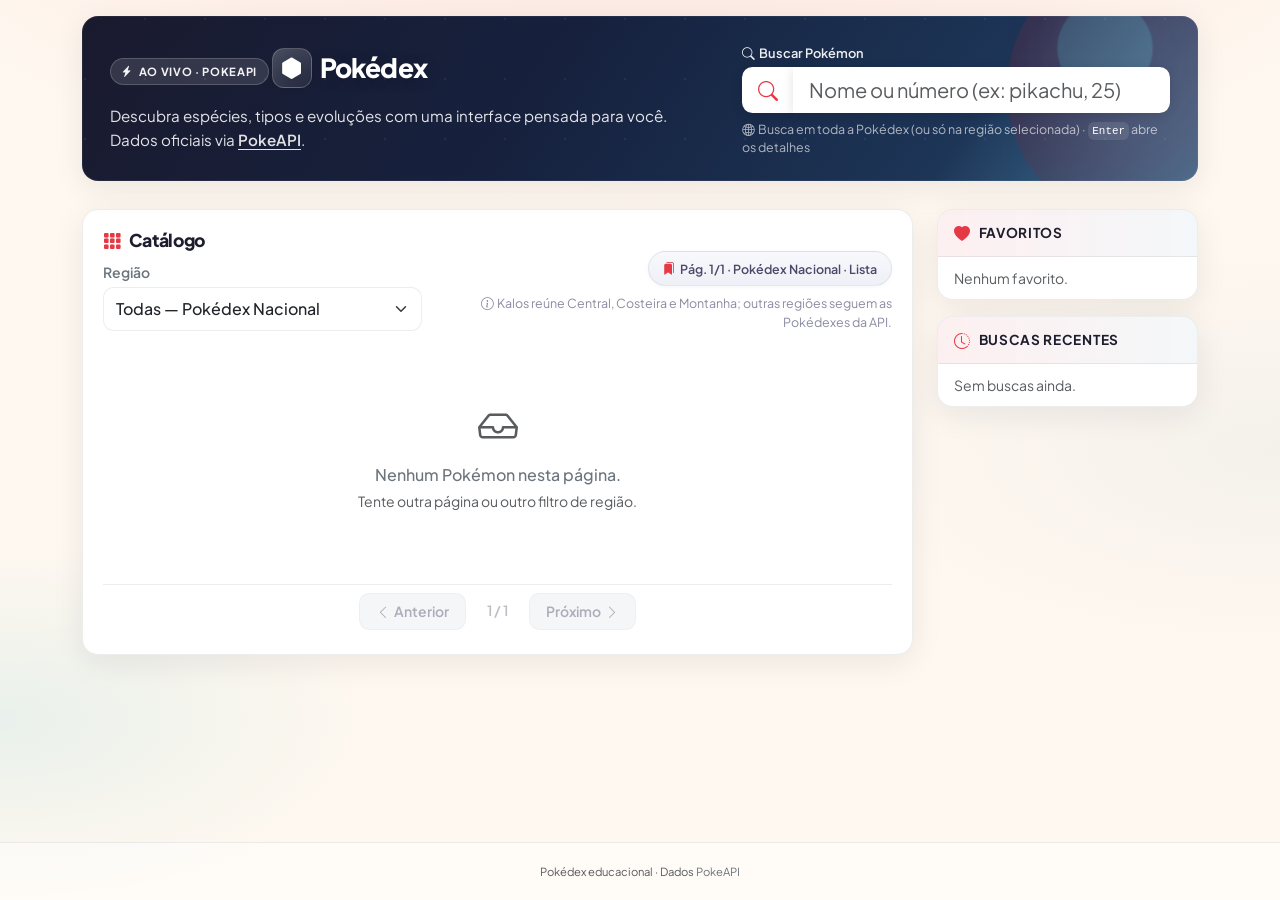
==== frontend/index.html @ ef002845 "feat: Add initial frontend files including index.html, styles.css, and favicon for the Pokédex appli" ====
<!DOCTYPE html>
<html lang="pt-BR">
  <head>
    <meta charset="UTF-8" />
    <meta name="viewport" content="width=device-width, initial-scale=1" />
    <title>Pokédex — PokeAPI</title>
    <link rel="icon" href="favicon.png" type="image/png" sizes="any" />
    <link rel="preconnect" href="https://fonts.googleapis.com" />
    <link rel="preconnect" href="https://fonts.gstatic.com" crossorigin />
    <link
      href="https://fonts.googleapis.com/css2?family=Plus+Jakarta+Sans:ital,wght@0,400;0,500;0,600;0,700;0,800;1,400&display=swap"
      rel="stylesheet"
    />
    <link
      href="https://cdn.jsdelivr.net/npm/bootstrap@5.3.3/dist/css/bootstrap.min.css"
      rel="stylesheet"
      integrity="sha384-QWTKZyjpPEjISv5WaRU9OFeRpok6YctnYmDr5pNlyT2bRjXh0JMhjY6hW+ALEwIH"
      crossorigin="anonymous"
    />
    <link rel="stylesheet" href="https://cdn.jsdelivr.net/npm/bootstrap-icons@1.11.3/font/bootstrap-icons.min.css" />
    <link rel="stylesheet" href="css/styles.css" />
  </head>
  <body class="app-body">
    <div
      id="globalLoader"
      class="position-fixed top-0 start-0 w-100 h-100 d-none align-items-center justify-content-center"
      style="z-index: 2000"
      role="status"
      aria-live="polite"
      aria-busy="true"
    >
      <div class="text-center px-3">
        <div class="spinner-border" role="presentation"></div>
        <div class="mt-3 small">Carregando sua Pokédex…</div>
      </div>
    </div>

    <div class="toast-container position-fixed bottom-0 end-0 p-3">
      <div id="appToast" class="toast text-bg-dark border-0 shadow" role="alert" aria-live="polite" aria-atomic="true">
        <div class="d-flex align-items-center">
          <div class="toast-body"></div>
          <button type="button" class="btn-close btn-close-white me-2" data-bs-dismiss="toast" aria-label="Fechar"></button>
        </div>
      </div>
    </div>

    <header class="container pt-3 pb-0">
      <div class="pokedex-hero">
        <div class="row align-items-stretch g-4 position-relative" style="z-index: 1">
          <div class="col-lg-7">
            <span class="hero-badge mb-2"><i class="bi bi-lightning-charge-fill"></i> Ao vivo · PokeAPI</span>
            <h1 class="hero-brand mt-1 mb-3">
              <span class="hero-icon" aria-hidden="true"><i class="bi bi-hexagon-fill"></i></span>
              Pokédex
            </h1>
            <p class="hero-lead mb-0">
              Descubra espécies, tipos e evoluções com uma interface pensada para você. Dados oficiais via
              <a class="text-reset fw-semibold" href="https://pokeapi.co/" target="_blank" rel="noopener">PokeAPI</a>.
            </p>
          </div>
          <div class="col-lg-5 d-flex flex-column justify-content-end">
            <label for="searchInput" class="form-label mb-1"><i class="bi bi-search me-1"></i>Buscar Pokémon</label>
            <div class="input-group input-group-lg">
              <span class="input-group-text"><i class="bi bi-search" aria-hidden="true"></i></span>
              <input
                type="search"
                id="searchInput"
                class="form-control"
                placeholder="Nome ou número (ex: pikachu, 25)"
                autocomplete="off"
                aria-describedby="searchHelp"
              />
            </div>
            <p id="searchHelp" class="form-text text-white-50 mb-0 mt-2">
              <i class="bi bi-globe2 me-1"></i>Busca em toda a Pokédex (ou só na região selecionada) ·
              <kbd class="bg-white bg-opacity-10 px-1 rounded small">Enter</kbd> abre os detalhes
            </p>
          </div>
        </div>
      </div>
    </header>

    <main class="container app-main pb-4">
      <div class="row g-4">
        <div class="col-lg-3 order-lg-2">
          <div class="sidebar-panel mb-3">
            <h2 class="sidebar-head h6"><i class="bi bi-heart-fill" aria-hidden="true"></i> Favoritos</h2>
            <ul class="list-group list-group-flush" id="favoritesList">
              <li class="list-group-item small text-muted">Carregando…</li>
            </ul>
          </div>
          <div class="sidebar-panel">
            <h2 class="sidebar-head h6"><i class="bi bi-clock-history" aria-hidden="true"></i> Buscas recentes</h2>
            <ul class="list-group list-group-flush" id="historyList">
              <li class="list-group-item small text-muted">Carregando…</li>
            </ul>
          </div>
        </div>
        <div class="col-lg-9 order-lg-1">
          <div class="content-panel">
            <div class="row g-3 align-items-end mb-3">
              <div class="col-md-6 col-lg-5">
                <h2 class="panel-title mb-2"><i class="bi bi-grid-3x3-gap-fill" aria-hidden="true"></i> Catálogo</h2>
                <label for="regionFilter" class="form-label small fw-semibold text-secondary mb-1">Região</label>
                <select id="regionFilter" class="form-select region-select" aria-label="Filtrar lista por região">
                  <option value="">Todas — Pokédex Nacional</option>
                </select>
              </div>
              <div class="col-md-6 col-lg-7 text-md-end">
                <span id="listMeta" class="list-meta-badge"><i class="bi bi-bookmarks-fill" aria-hidden="true"></i> Página 1</span>
                <p class="hint-soft mb-0 mt-2">
                  <i class="bi bi-info-circle me-1"></i>Kalos reúne Central, Costeira e Montanha; outras regiões seguem as Pokédexes da API.
                </p>
              </div>
            </div>
            <div id="pokemonGrid" class="row g-3"></div>
            <nav id="paginationNav" class="mt-4 pt-2 border-top" style="border-color: var(--pk-border) !important" aria-label="Paginação da lista"></nav>
          </div>
        </div>
      </div>
    </main>

    <footer class="app-footer text-center">
      <div class="container small">
        <span class="text-body-secondary">Pokédex educacional · Dados</span>
        <a href="https://pokeapi.co/" class="link-secondary text-decoration-none" target="_blank" rel="noopener">PokeAPI</a>
      </div>
    </footer>

    <div class="modal fade modal-pokedex" id="pokemonModal" tabindex="-1" aria-labelledby="pokemonModalLabel" aria-hidden="true">
      <div class="modal-dialog modal-lg modal-dialog-centered modal-dialog-scrollable">
        <div class="modal-content">
          <div class="modal-header">
            <h2 class="modal-title h5 mb-0" id="pokemonModalLabel">Detalhes</h2>
            <div class="d-flex gap-2 align-items-center">
              <button type="button" class="btn btn-sm btn-favorite" id="btnFavorite" title="Adicionar aos favoritos">
                <i class="bi bi-heart" aria-hidden="true"></i><span class="d-none d-sm-inline"> Favoritar</span>
              </button>
              <button type="button" class="btn-close" data-bs-dismiss="modal" aria-label="Fechar"></button>
            </div>
          </div>
          <div class="modal-body" id="pokemonModalBody">
            <p class="text-muted mb-0">Carregando…</p>
          </div>
        </div>
      </div>
    </div>

    <script
      src="https://cdn.jsdelivr.net/npm/bootstrap@5.3.3/dist/js/bootstrap.bundle.min.js"
      integrity="sha384-YvpcrYf0tY3lHB60NNkmXc5s9fDVZLESaAA55NDzOxhy9GkcIdslK1eN7N6jIeHz"
      crossorigin="anonymous"
    ></script>
    <script src="js/app.js"></script>
  </body>
</html>
---- frontend/css/styles.css ----
/**
 * Pokédex — tema acolhedor e responsivo (complementa Bootstrap 5).
 */

:root {
  --pk-red: #e63946;
  --pk-red-dark: #c1121f;
  --pk-cream: #fff8f0;
  --pk-surface: #ffffff;
  --pk-ink: #1d1d2e;
  --pk-ink-soft: #4a4a68;
  --pk-muted: #8b8ba3;
  --pk-border: rgba(29, 29, 46, 0.08);
  --pk-shadow: 0 8px 32px rgba(29, 29, 46, 0.08);
  --pk-shadow-hover: 0 16px 40px rgba(29, 29, 46, 0.12);
  --pk-radius: 1rem;
  --pk-radius-sm: 0.65rem;
  --pk-font: "Plus Jakarta Sans", system-ui, -apple-system, "Segoe UI", Roboto, sans-serif;
}

/* ——— Base ——— */
.app-body {
  display: flex;
  flex-direction: column;
  min-height: 100vh;
  font-family: var(--pk-font);
  color: var(--pk-ink);
  background-color: var(--pk-cream);
  background-image:
    radial-gradient(ellipse 120% 80% at 50% -20%, rgba(230, 57, 70, 0.12), transparent 55%),
    radial-gradient(ellipse 80% 50% at 100% 50%, rgba(69, 123, 157, 0.06), transparent 45%),
    radial-gradient(ellipse 60% 40% at 0% 80%, rgba(168, 218, 220, 0.25), transparent 50%);
  background-attachment: fixed;
}

.app-main {
  flex: 1;
}

/* ——— Hero ——— */
.pokedex-hero {
  position: relative;
  overflow: hidden;
  color: #fff;
  border-radius: var(--pk-radius);
  padding: 1.75rem 1.75rem 1.5rem;
  margin-bottom: 1.75rem;
  background: linear-gradient(125deg, #1a1a2e 0%, #16213e 42%, #1d3557 78%, #457b9d 100%);
  box-shadow: var(--pk-shadow), 0 0 0 1px rgba(255, 255, 255, 0.06) inset;
}

.pokedex-hero::before {
  content: "";
  position: absolute;
  top: -40%;
  right: -8%;
  width: min(280px, 55vw);
  height: min(280px, 55vw);
  border-radius: 50%;
  background: radial-gradient(circle at 35% 35%, #fff 0%, #fff 18%, transparent 19%),
    radial-gradient(circle at 35% 35%, rgba(230, 57, 70, 0.95) 20%, #c1121f 45%, #1d1d2e 100%);
  opacity: 0.14;
  pointer-events: none;
}

.pokedex-hero::after {
  content: "";
  position: absolute;
  inset: 0;
  background: url("data:image/svg+xml,%3Csvg width='60' height='60' viewBox='0 0 60 60' xmlns='http://www.w3.org/2000/svg'%3E%3Ccircle cx='3' cy='3' r='1.2' fill='%23ffffff' fill-opacity='0.06'/%3E%3C/svg%3E");
  pointer-events: none;
}

.hero-brand {
  display: inline-flex;
  align-items: center;
  gap: 0.5rem;
  font-weight: 800;
  font-size: 1.65rem;
  letter-spacing: -0.03em;
  line-height: 1.2;
  text-shadow: 0 2px 16px rgba(0, 0, 0, 0.2);
}

.hero-brand .hero-icon {
  display: inline-flex;
  align-items: center;
  justify-content: center;
  width: 2.5rem;
  height: 2.5rem;
  border-radius: 0.75rem;
  background: linear-gradient(145deg, rgba(255, 255, 255, 0.22), rgba(255, 255, 255, 0.06));
  border: 1px solid rgba(255, 255, 255, 0.2);
  font-size: 1.35rem;
}

.hero-lead {
  font-size: 0.95rem;
  line-height: 1.55;
  max-width: 36rem;
  color: rgba(255, 255, 255, 0.88);
}

.hero-badge {
  display: inline-flex;
  align-items: center;
  gap: 0.35rem;
  padding: 0.25rem 0.65rem;
  border-radius: 2rem;
  font-size: 0.7rem;
  font-weight: 700;
  text-transform: uppercase;
  letter-spacing: 0.06em;
  background: rgba(255, 255, 255, 0.12);
  border: 1px solid rgba(255, 255, 255, 0.18);
  color: rgba(255, 255, 255, 0.95);
}

.pokedex-hero .form-control,
.pokedex-hero .input-group-text {
  border: none;
  border-radius: var(--pk-radius-sm);
  box-shadow: 0 2px 12px rgba(0, 0, 0, 0.12);
}

.pokedex-hero .form-control:focus {
  box-shadow: 0 0 0 3px rgba(230, 57, 70, 0.35), 0 2px 12px rgba(0, 0, 0, 0.12);
}

.pokedex-hero .input-group-text {
  background: #fff;
  color: var(--pk-red);
}

.pokedex-hero .form-label {
  color: rgba(255, 255, 255, 0.92);
  font-weight: 600;
  font-size: 0.8rem;
}

.pokedex-hero .form-text {
  color: rgba(255, 255, 255, 0.65) !important;
  font-size: 0.78rem;
  line-height: 1.4;
}

.pokedex-hero a.text-reset {
  text-decoration: underline;
  text-underline-offset: 3px;
  transition: opacity 0.15s ease;
}

.pokedex-hero a.text-reset:hover {
  opacity: 0.85;
}

/* ——— Painéis de conteúdo ——— */
.content-panel {
  background: var(--pk-surface);
  border-radius: var(--pk-radius);
  box-shadow: var(--pk-shadow);
  border: 1px solid var(--pk-border);
  padding: 1.25rem 1.25rem 1.5rem;
}

.panel-title {
  font-weight: 800;
  font-size: 1.1rem;
  letter-spacing: -0.02em;
  color: var(--pk-ink);
  display: flex;
  align-items: center;
  gap: 0.5rem;
}

.panel-title i {
  color: var(--pk-red);
  font-size: 1.15rem;
}

.sidebar-panel {
  border-radius: var(--pk-radius);
  background: var(--pk-surface);
  box-shadow: var(--pk-shadow);
  border: 1px solid var(--pk-border);
  overflow: hidden;
}

.sidebar-panel .sidebar-head {
  display: flex;
  align-items: center;
  gap: 0.5rem;
  padding: 0.85rem 1rem;
  margin: 0;
  font-size: 0.85rem;
  font-weight: 700;
  text-transform: uppercase;
  letter-spacing: 0.05em;
  color: var(--pk-ink);
  background: linear-gradient(90deg, rgba(230, 57, 70, 0.08), rgba(69, 123, 157, 0.06));
  border-bottom: 1px solid var(--pk-border);
}

.sidebar-panel .sidebar-head i {
  color: var(--pk-red);
  font-size: 1rem;
}

.sidebar-panel .list-group-item {
  border-color: var(--pk-border);
  padding: 0.65rem 1rem;
  transition: background 0.15s ease;
}

.sidebar-panel .list-group-item:hover {
  background: rgba(230, 57, 70, 0.04);
}

.sidebar-panel .list-group-flush > .list-group-item:first-child {
  border-top: none;
}

.hint-soft {
  font-size: 0.78rem;
  color: var(--pk-muted);
  line-height: 1.45;
}

/* ——— Meta badge ——— */
.list-meta-badge {
  display: inline-flex;
  align-items: center;
  gap: 0.35rem;
  padding: 0.45rem 0.85rem;
  border-radius: 2rem;
  font-size: 0.78rem;
  font-weight: 600;
  color: var(--pk-ink-soft);
  background: linear-gradient(180deg, #f8f9fc 0%, #eef0f7 100%);
  border: 1px solid var(--pk-border);
  box-shadow: 0 1px 4px rgba(0, 0, 0, 0.04);
}

.list-meta-badge i {
  color: var(--pk-red);
}

/* ——— Select região ——— */
.form-select.region-select {
  border-radius: var(--pk-radius-sm);
  border-color: var(--pk-border);
  font-weight: 500;
  padding-top: 0.55rem;
  padding-bottom: 0.55rem;
}

.form-select.region-select:focus {
  border-color: rgba(230, 57, 70, 0.45);
  box-shadow: 0 0 0 3px rgba(230, 57, 70, 0.15);
}

/* ——— Cards Pokémon ——— */
.pokemon-card {
  border: 1px solid var(--pk-border) !important;
  border-radius: var(--pk-radius);
  transition: transform 0.22s cubic-bezier(0.34, 1.2, 0.64, 1), box-shadow 0.22s ease, border-color 0.2s ease;
  cursor: pointer;
  overflow: hidden;
  background: var(--pk-surface);
}

.pokemon-card:hover {
  transform: translateY(-6px);
  box-shadow: var(--pk-shadow-hover);
  border-color: rgba(230, 57, 70, 0.22) !important;
}

.pokemon-card:focus-visible {
  outline: none;
  box-shadow: 0 0 0 3px rgba(230, 57, 70, 0.35), var(--pk-shadow-hover);
}

.pokemon-card .card-img-top {
  background: radial-gradient(circle at 50% 35%, #fff 0%, #f4f6fb 55%, #e8ecf5 100%);
  object-fit: contain;
  height: 148px;
  padding: 0.65rem;
  transition: transform 0.25s ease;
}

.pokemon-card:hover .card-img-top {
  transform: scale(1.04);
}

.pokemon-card .poke-number {
  font-size: 0.7rem;
  font-weight: 700;
  letter-spacing: 0.08em;
  color: var(--pk-muted);
}

.pokemon-card .card-body {
  padding: 0.65rem 0.5rem 0.85rem !important;
}

.pokemon-card .fw-semibold {
  color: var(--pk-ink);
  letter-spacing: -0.01em;
}

.type-badge {
  font-size: 0.72rem;
  font-weight: 600;
  padding: 0.35em 0.65em;
  border-radius: 0.4rem;
}

/* ——— Paginação ——— */
.pagination-pokedex .page-link {
  border-radius: var(--pk-radius-sm) !important;
  font-weight: 600;
  font-size: 0.875rem;
  padding: 0.45rem 1rem;
  color: var(--pk-ink-soft);
  border-color: var(--pk-border);
  margin: 0 0.15rem;
}

.pagination-pokedex .page-item:not(.disabled) .page-link:hover {
  background: rgba(230, 57, 70, 0.08);
  border-color: rgba(230, 57, 70, 0.25);
  color: var(--pk-red-dark);
}

.pagination-pokedex .page-item.active .page-link,
.pagination-pokedex .page-item:not(.disabled) .page-link:focus {
  z-index: 1;
}

.pagination-pokedex .page-item.disabled .page-link {
  opacity: 0.45;
}

.pagination-pokedex .page-item.disabled span.page-link {
  background: #f4f5f9;
  color: var(--pk-muted);
  border-color: var(--pk-border);
}

/* ——— Modal ——— */
.modal-pokedex .modal-content {
  border: none;
  border-radius: var(--pk-radius);
  overflow: hidden;
  box-shadow: 0 24px 80px rgba(0, 0, 0, 0.25);
}

.modal-pokedex .modal-header {
  background: linear-gradient(125deg, #1a1a2e 0%, #1d3557 100%);
  color: #fff;
  border-bottom: none;
  padding: 1rem 1.25rem;
}

.modal-pokedex .modal-title {
  font-weight: 800;
  letter-spacing: -0.02em;
}

.modal-pokedex .btn-close {
  filter: invert(1) grayscale(1);
  opacity: 0.85;
}

.modal-pokedex .modal-header .btn-favorite {
  border-radius: 2rem;
  font-weight: 600;
  padding: 0.35rem 0.9rem;
  border: 1px solid rgba(255, 255, 255, 0.45);
  color: #fff;
  background: rgba(255, 255, 255, 0.1);
  transition: background 0.2s ease, transform 0.15s ease;
}

.modal-pokedex .modal-header .btn-favorite:hover {
  background: rgba(230, 57, 70, 0.85);
  border-color: transparent;
  color: #fff;
  transform: scale(1.02);
}

.modal-pokedex .modal-body {
  padding: 1.35rem 1.5rem 1.5rem;
  background: linear-gradient(180deg, #fff 0%, #fafbff 100%);
}

#pokemonModalBody h6 {
  font-size: 0.68rem;
  font-weight: 800;
  text-transform: uppercase;
  letter-spacing: 0.1em;
  color: var(--pk-muted);
  margin-top: 1.35rem;
  margin-bottom: 0.5rem;
  padding-bottom: 0.25rem;
  border-bottom: 2px solid rgba(230, 57, 70, 0.2);
}

#pokemonModalBody h6:first-of-type {
  margin-top: 0;
}

.modal-pokemon-img {
  max-height: 220px;
  object-fit: contain;
  filter: drop-shadow(0 12px 24px rgba(29, 29, 46, 0.12));
}

/* ——— Evoluções ——— */
.evolution-card {
  flex: 1 1 120px;
  max-width: 168px;
  border-radius: var(--pk-radius-sm);
  cursor: pointer;
  transition: transform 0.18s ease, box-shadow 0.18s ease, border-color 0.18s ease;
  border: 1px solid var(--pk-border) !important;
  background: var(--pk-surface);
  overflow: hidden;
}

.evolution-card:hover {
  transform: translateY(-3px) scale(1.02);
  box-shadow: var(--pk-shadow);
  border-color: rgba(230, 57, 70, 0.2) !important;
}

.evolution-card img {
  height: 100px;
  object-fit: contain;
  background: linear-gradient(180deg, #f4f6fb, #fff);
}

/* ——— Loader ——— */
#globalLoader {
  backdrop-filter: blur(6px);
  -webkit-backdrop-filter: blur(6px);
  background: rgba(255, 248, 240, 0.72) !important;
}

#globalLoader .spinner-border {
  width: 3rem;
  height: 3rem;
  border-width: 0.28em;
  color: var(--pk-red) !important;
}

#globalLoader .small {
  font-weight: 600;
  color: var(--pk-ink-soft);
}

/* ——— Toast ——— */
.toast-container {
  z-index: 1090;
}

/* ——— Rodapé ——— */
.app-footer {
  margin-top: auto;
  padding: 1.25rem 0;
  font-size: 0.8rem;
  color: var(--pk-muted);
  border-top: 1px solid var(--pk-border);
  background: rgba(255, 255, 255, 0.5);
}

/* ——— Chips / links ——— */
.history-chip {
  cursor: pointer;
  font-weight: 500;
  color: var(--pk-red-dark);
  text-decoration: none;
  border-radius: 0.25rem;
}

.history-chip:hover {
  text-decoration: underline;
}

/* ——— Utilitário ——— */
@media (max-width: 575.98px) {
  .pokedex-hero {
    padding: 1.25rem 1.15rem;
  }

  .hero-brand {
    font-size: 1.35rem;
  }

  .pokemon-card .card-img-top {
    height: 128px;
  }
}
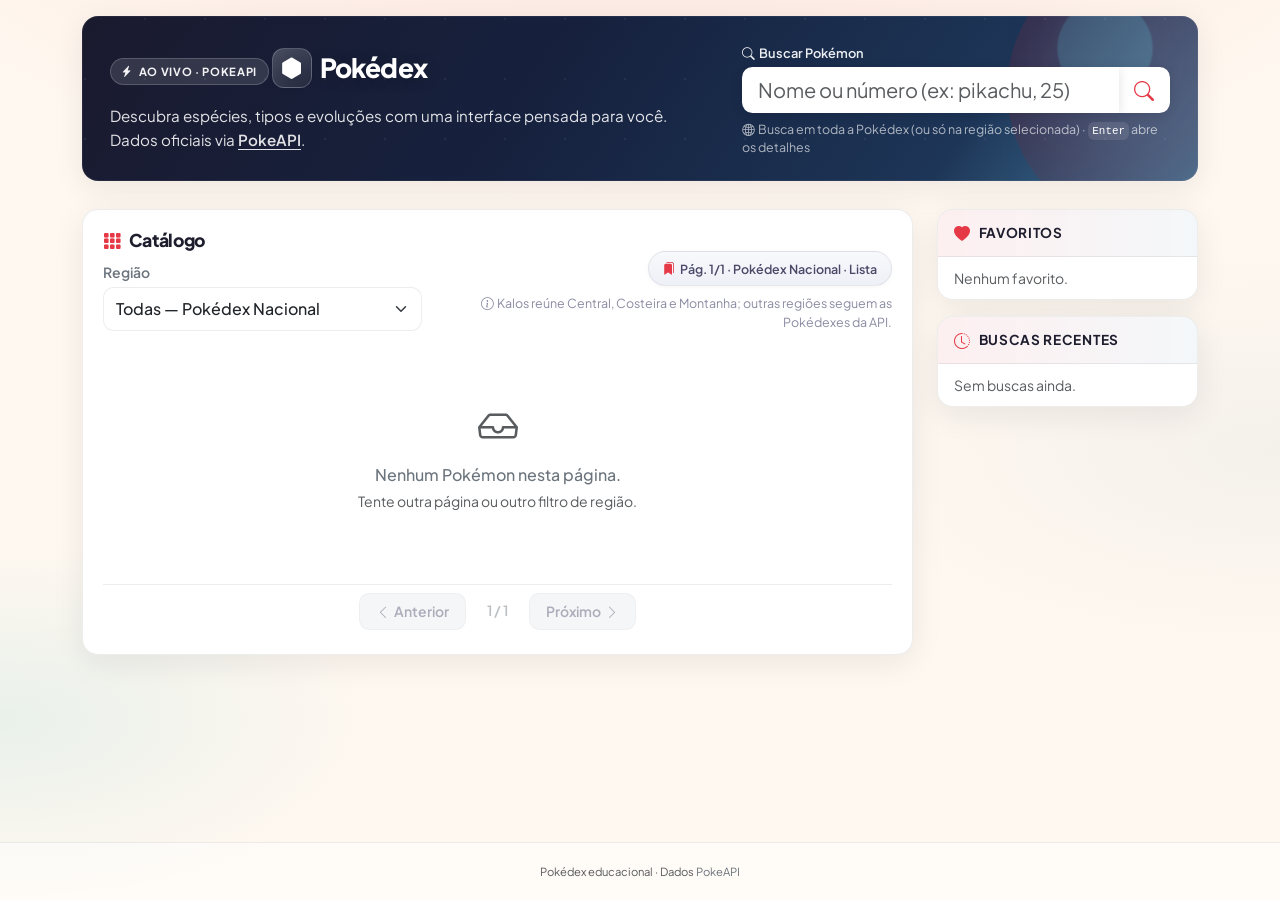
==== commit bb11bb0f: "fix: Adjust search input layout and styling for improved UI consistency in the Pokédex application" ====
--- a/frontend/index.html
+++ b/frontend/index.html
@@ -61,7 +61,6 @@
           <div class="col-lg-5 d-flex flex-column justify-content-end">
             <label for="searchInput" class="form-label mb-1"><i class="bi bi-search me-1"></i>Buscar Pokémon</label>
             <div class="input-group input-group-lg">
-              <span class="input-group-text"><i class="bi bi-search" aria-hidden="true"></i></span>
               <input
                 type="search"
                 id="searchInput"
@@ -70,6 +69,7 @@
                 autocomplete="off"
                 aria-describedby="searchHelp"
               />
+              <span class="input-group-text"><i class="bi bi-search" aria-hidden="true"></i></span>
             </div>
             <p id="searchHelp" class="form-text text-white-50 mb-0 mt-2">
               <i class="bi bi-globe2 me-1"></i>Busca em toda a Pokédex (ou só na região selecionada) ·
@@ -130,14 +130,19 @@
     <div class="modal fade modal-pokedex" id="pokemonModal" tabindex="-1" aria-labelledby="pokemonModalLabel" aria-hidden="true">
       <div class="modal-dialog modal-lg modal-dialog-centered modal-dialog-scrollable">
         <div class="modal-content">
+          <button type="button" class="btn-close modal-pokedex-close" data-bs-dismiss="modal" aria-label="Fechar"></button>
           <div class="modal-header">
             <h2 class="modal-title h5 mb-0" id="pokemonModalLabel">Detalhes</h2>
-            <div class="d-flex gap-2 align-items-center">
-              <button type="button" class="btn btn-sm btn-favorite" id="btnFavorite" title="Adicionar aos favoritos">
-                <i class="bi bi-heart" aria-hidden="true"></i><span class="d-none d-sm-inline"> Favoritar</span>
-              </button>
-              <button type="button" class="btn-close" data-bs-dismiss="modal" aria-label="Fechar"></button>
-            </div>
+            <button
+              type="button"
+              class="btn btn-sm btn-favorite"
+              id="btnFavorite"
+              title="Adicionar aos favoritos"
+              aria-pressed="false"
+              aria-label="Adicionar aos favoritos"
+            >
+              <i class="bi bi-heart" aria-hidden="true"></i><span class="btn-favorite-label">Favoritar</span>
+            </button>
           </div>
           <div class="modal-body" id="pokemonModalBody">
             <p class="text-muted mb-0">Carregando…</p>
--- a/frontend/css/styles.css
+++ b/frontend/css/styles.css
@@ -123,6 +123,16 @@
   box-shadow: 0 2px 12px rgba(0, 0, 0, 0.12);
 }
 
+.pokedex-hero .input-group > .form-control:first-child {
+  border-top-right-radius: 0;
+  border-bottom-right-radius: 0;
+}
+
+.pokedex-hero .input-group > .input-group-text:last-child {
+  border-top-left-radius: 0;
+  border-bottom-left-radius: 0;
+}
+
 .pokedex-hero .form-control:focus {
   box-shadow: 0 0 0 3px rgba(230, 57, 70, 0.35), 0 2px 12px rgba(0, 0, 0, 0.12);
 }
@@ -220,6 +230,21 @@
   border-top: none;
 }
 
+.sidebar-panel .favorite-row {
+  gap: 0.5rem;
+}
+
+.sidebar-panel .favorite-row .favorite-link-wrap {
+  min-width: 0;
+}
+
+.favorite-thumb {
+  width: 40px;
+  height: 40px;
+  object-fit: contain;
+  flex-shrink: 0;
+}
+
 .hint-soft {
   font-size: 0.78rem;
   color: var(--pk-muted);
@@ -349,20 +374,33 @@
 
 /* ——— Modal ——— */
 .modal-pokedex .modal-content {
+  position: relative;
   border: none;
   border-radius: var(--pk-radius);
   overflow: hidden;
   box-shadow: 0 24px 80px rgba(0, 0, 0, 0.25);
 }
 
+.modal-pokedex .modal-pokedex-close {
+  position: absolute;
+  top: 0.6rem;
+  right: 0.6rem;
+  z-index: 10;
+}
+
 .modal-pokedex .modal-header {
+  display: flex;
+  align-items: center;
+  justify-content: flex-start;
+  gap: 0.65rem;
   background: linear-gradient(125deg, #1a1a2e 0%, #1d3557 100%);
   color: #fff;
   border-bottom: none;
-  padding: 1rem 1.25rem;
+  padding: 1rem 3.25rem 1rem 1.25rem;
 }
 
 .modal-pokedex .modal-title {
+  flex-shrink: 0;
   font-weight: 800;
   letter-spacing: -0.02em;
 }
@@ -373,13 +411,40 @@
 }
 
 .modal-pokedex .modal-header .btn-favorite {
+  display: inline-flex;
+  align-items: center;
+  flex-shrink: 0;
   border-radius: 2rem;
   font-weight: 600;
-  padding: 0.35rem 0.9rem;
+  padding: 0.35rem 0.55rem;
   border: 1px solid rgba(255, 255, 255, 0.45);
   color: #fff;
   background: rgba(255, 255, 255, 0.1);
-  transition: background 0.2s ease, transform 0.15s ease;
+  transition: background 0.2s ease, transform 0.15s ease, padding 0.2s ease;
+}
+
+.modal-pokedex .modal-header .btn-favorite .btn-favorite-label {
+  display: inline-block;
+  max-width: 0;
+  opacity: 0;
+  overflow: hidden;
+  white-space: nowrap;
+  transition: max-width 0.22s ease, opacity 0.18s ease, margin 0.18s ease;
+  margin-left: 0;
+  vertical-align: bottom;
+}
+
+.modal-pokedex .modal-header .btn-favorite:hover,
+.modal-pokedex .modal-header .btn-favorite:focus-visible {
+  padding-left: 0.75rem;
+  padding-right: 0.9rem;
+}
+
+.modal-pokedex .modal-header .btn-favorite:hover .btn-favorite-label,
+.modal-pokedex .modal-header .btn-favorite:focus-visible .btn-favorite-label {
+  max-width: 6.5rem;
+  opacity: 1;
+  margin-left: 0.35rem;
 }
 
 .modal-pokedex .modal-header .btn-favorite:hover {
@@ -387,6 +452,16 @@
   border-color: transparent;
   color: #fff;
   transform: scale(1.02);
+}
+
+.modal-pokedex .modal-header .btn-favorite.is-favorited {
+  border-color: rgba(230, 57, 70, 0.65);
+  background: rgba(230, 57, 70, 0.35);
+  color: #fff;
+}
+
+.modal-pokedex .modal-header .btn-favorite.is-favorited:hover {
+  background: rgba(230, 57, 70, 0.9);
 }
 
 .modal-pokedex .modal-body {
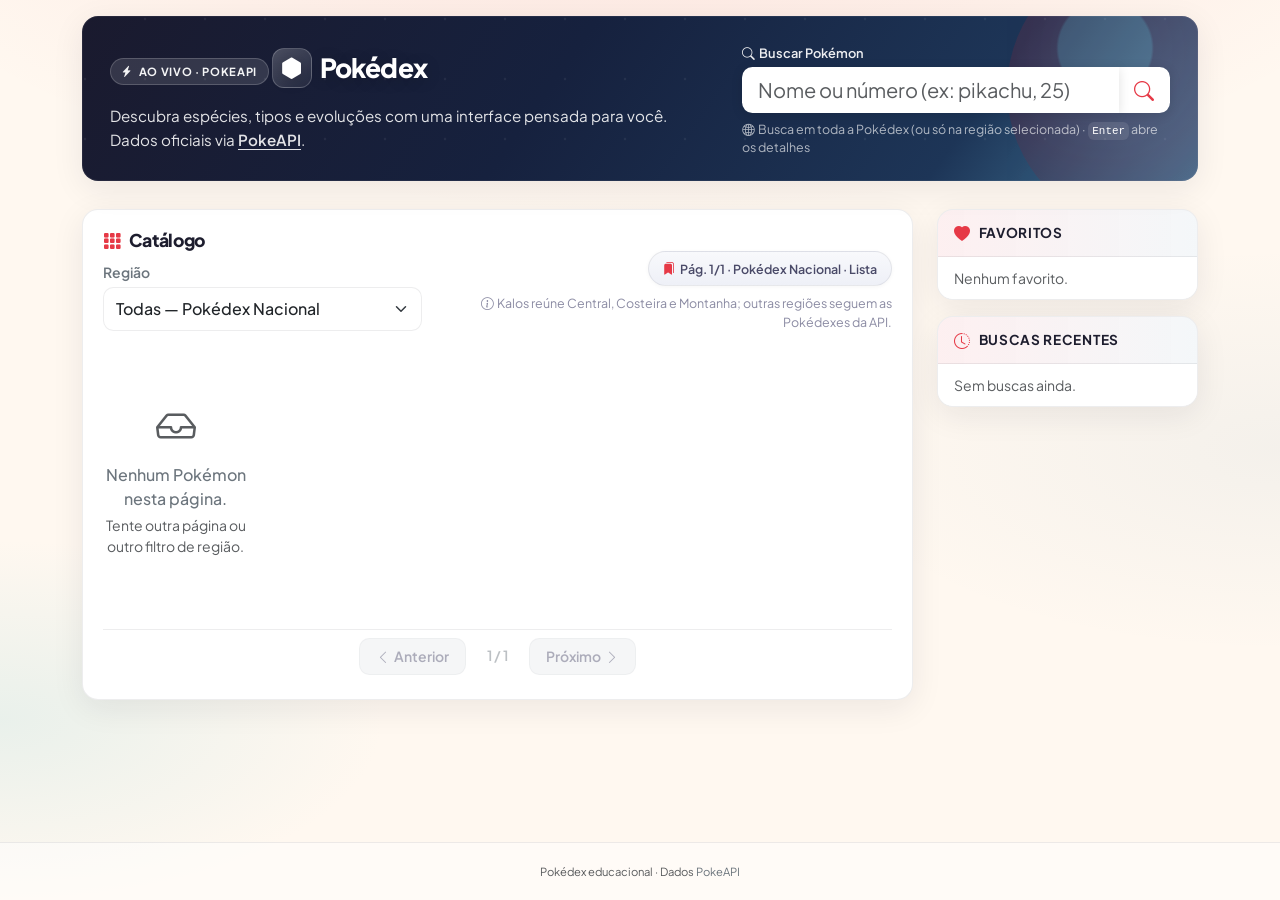
==== commit cd5b2fb5: "refactor: Update grid layout in index.html and adjust card column structure in app.js for improved r" ====
--- a/frontend/index.html
+++ b/frontend/index.html
@@ -113,7 +113,7 @@
                 </p>
               </div>
             </div>
-            <div id="pokemonGrid" class="row g-3"></div>
+            <div id="pokemonGrid" class="row row-cols-2 row-cols-md-5 g-3"></div>
             <nav id="paginationNav" class="mt-4 pt-2 border-top" style="border-color: var(--pk-border) !important" aria-label="Paginação da lista"></nav>
           </div>
         </div>
--- a/frontend/css/styles.css
+++ b/frontend/css/styles.css
@@ -492,6 +492,34 @@
 }
 
 /* ——— Evoluções ——— */
+.evolution-flow-vertical {
+  display: flex;
+  flex-direction: column;
+  align-items: center;
+  width: 100%;
+}
+
+.evolution-flow-vertical .evolution-stage-row {
+  display: flex;
+  flex-wrap: wrap;
+  align-items: stretch;
+  justify-content: center;
+  gap: 0.5rem;
+  width: 100%;
+}
+
+.evolution-arrow {
+  display: flex;
+  align-items: center;
+  justify-content: center;
+  width: 100%;
+  margin: 0.15rem 0 0.25rem;
+  color: var(--pk-muted);
+  font-size: 1.35rem;
+  line-height: 1;
+  opacity: 0.85;
+}
+
 .evolution-card {
   flex: 1 1 120px;
   max-width: 168px;
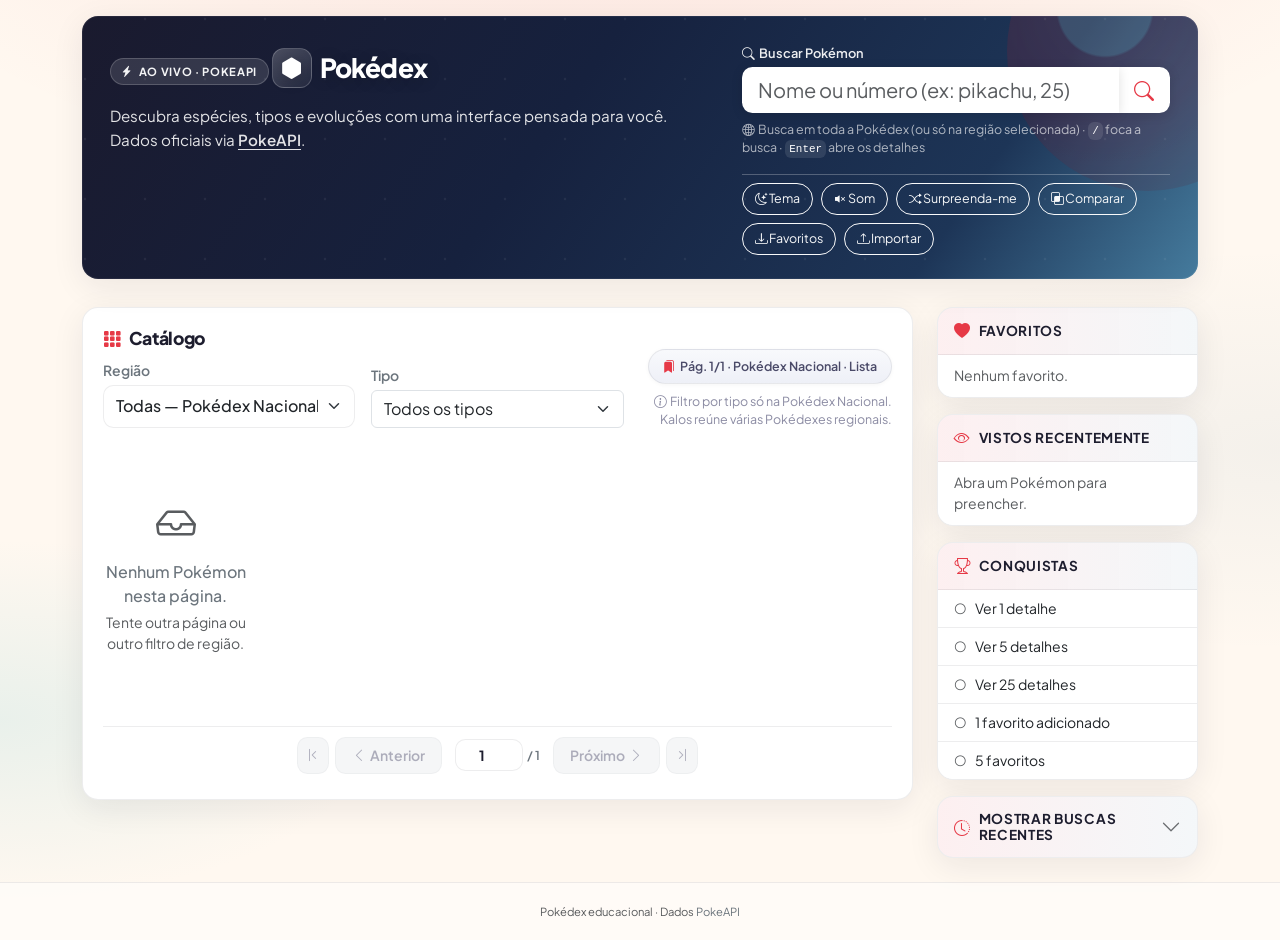
==== commit 614a7b5b: "feat: Enhance index.html with theme color, new toolbar buttons, and recent views section for improve" ====
--- a/frontend/index.html
+++ b/frontend/index.html
@@ -3,8 +3,15 @@
   <head>
     <meta charset="UTF-8" />
     <meta name="viewport" content="width=device-width, initial-scale=1" />
+    <meta name="theme-color" content="#e63946" />
     <title>Pokédex — PokeAPI</title>
+    <script>
+      try {
+        if (localStorage.getItem('pokedex_theme') === 'dark') document.documentElement.setAttribute('data-theme', 'dark');
+      } catch (e) {}
+    </script>
     <link rel="icon" href="favicon.png" type="image/png" sizes="any" />
+    <link rel="manifest" href="manifest.webmanifest" />
     <link rel="preconnect" href="https://fonts.googleapis.com" />
     <link rel="preconnect" href="https://fonts.gstatic.com" crossorigin />
     <link
@@ -73,8 +80,33 @@
             </div>
             <p id="searchHelp" class="form-text text-white-50 mb-0 mt-2">
               <i class="bi bi-globe2 me-1"></i>Busca em toda a Pokédex (ou só na região selecionada) ·
+              <kbd class="bg-white bg-opacity-10 px-1 rounded small">/</kbd> foca a busca ·
               <kbd class="bg-white bg-opacity-10 px-1 rounded small">Enter</kbd> abre os detalhes
             </p>
+            <div class="hero-toolbar d-flex flex-wrap gap-2 mt-3 pt-2 border-top border-white border-opacity-25">
+              <button type="button" class="btn btn-sm btn-outline-light rounded-pill" id="btnTheme" title="Alternar tema">
+                <i class="bi bi-moon-stars" aria-hidden="true"></i> Tema
+              </button>
+              <button type="button" class="btn btn-sm btn-outline-light rounded-pill" id="btnSound" title="Som ao favoritar">
+                <i class="bi bi-volume-mute-fill" aria-hidden="true"></i> Som
+              </button>
+              <button type="button" class="btn btn-sm btn-outline-light rounded-pill" id="btnRandom" title="Pokémon aleatório">
+                <i class="bi bi-shuffle" aria-hidden="true"></i> Surpreenda-me
+              </button>
+              <button type="button" class="btn btn-sm btn-outline-light rounded-pill d-none" id="btnSharePokemon" title="Copiar link deste Pokémon">
+                <i class="bi bi-link-45deg" aria-hidden="true"></i> Link
+              </button>
+              <button type="button" class="btn btn-sm btn-outline-light rounded-pill" id="btnCompare" title="Comparar dois Pokémon">
+                <i class="bi bi-intersect" aria-hidden="true"></i> Comparar
+              </button>
+              <button type="button" class="btn btn-sm btn-outline-light rounded-pill" id="btnExportFav" title="Exportar favoritos JSON">
+                <i class="bi bi-download" aria-hidden="true"></i> Favoritos
+              </button>
+              <label class="btn btn-sm btn-outline-light rounded-pill mb-0" title="Importar favoritos (JSON)">
+                <i class="bi bi-upload" aria-hidden="true"></i> Importar
+                <input type="file" id="importFavFile" accept="application/json,.json" class="d-none" />
+              </label>
+            </div>
           </div>
         </div>
       </div>
@@ -89,27 +121,89 @@
               <li class="list-group-item small text-muted">Carregando…</li>
             </ul>
           </div>
-          <div class="sidebar-panel">
-            <h2 class="sidebar-head h6"><i class="bi bi-clock-history" aria-hidden="true"></i> Buscas recentes</h2>
-            <ul class="list-group list-group-flush" id="historyList">
-              <li class="list-group-item small text-muted">Carregando…</li>
+          <div class="sidebar-panel mb-3">
+            <h2 class="sidebar-head h6"><i class="bi bi-eye" aria-hidden="true"></i> Vistos recentemente</h2>
+            <ul class="list-group list-group-flush" id="recentList">
+              <li class="list-group-item small text-muted">Abra um Pokémon para preencher.</li>
             </ul>
+          </div>
+          <div class="sidebar-panel mb-3">
+            <h2 class="sidebar-head h6"><i class="bi bi-trophy" aria-hidden="true"></i> Conquistas</h2>
+            <ul class="list-group list-group-flush small" id="achievementsList">
+              <li class="list-group-item py-2 text-muted">Carregando…</li>
+            </ul>
+          </div>
+          <div class="sidebar-panel sidebar-panel-history p-0 overflow-hidden">
+            <div class="accordion accordion-flush sidebar-history-accordion" id="historyAccordion">
+              <div class="accordion-item border-0 bg-transparent">
+                <h2 class="accordion-header m-0" id="historyHeading">
+                  <button
+                    class="accordion-button collapsed sidebar-history-toggle"
+                    type="button"
+                    data-bs-toggle="collapse"
+                    data-bs-target="#historyCollapse"
+                    aria-expanded="false"
+                    aria-controls="historyCollapse"
+                  >
+                    <i class="bi bi-clock-history me-2" aria-hidden="true"></i>
+                    <span class="history-accordion-label-collapsed">Mostrar buscas recentes</span>
+                    <span class="history-accordion-label-expanded">Ocultar buscas recentes</span>
+                  </button>
+                </h2>
+                <div
+                  id="historyCollapse"
+                  class="accordion-collapse collapse"
+                  aria-labelledby="historyHeading"
+                  data-bs-parent="#historyAccordion"
+                >
+                  <div class="accordion-body p-0 sidebar-history-collapse-inner">
+                    <ul class="list-group list-group-flush" id="historyList">
+                      <li class="list-group-item small text-muted">Carregando…</li>
+                    </ul>
+                  </div>
+                </div>
+              </div>
+            </div>
           </div>
         </div>
         <div class="col-lg-9 order-lg-1">
           <div class="content-panel">
             <div class="row g-3 align-items-end mb-3">
-              <div class="col-md-6 col-lg-5">
+              <div class="col-md-6 col-lg-4">
                 <h2 class="panel-title mb-2"><i class="bi bi-grid-3x3-gap-fill" aria-hidden="true"></i> Catálogo</h2>
                 <label for="regionFilter" class="form-label small fw-semibold text-secondary mb-1">Região</label>
                 <select id="regionFilter" class="form-select region-select" aria-label="Filtrar lista por região">
                   <option value="">Todas — Pokédex Nacional</option>
                 </select>
               </div>
-              <div class="col-md-6 col-lg-7 text-md-end">
+              <div class="col-md-6 col-lg-4">
+                <label for="typeFilter" class="form-label small fw-semibold text-secondary mb-1">Tipo</label>
+                <select id="typeFilter" class="form-select" aria-label="Filtrar por tipo (Pokédex Nacional)" disabled>
+                  <option value="">Todos os tipos</option>
+                  <option value="normal">Normal</option>
+                  <option value="fire">Fogo</option>
+                  <option value="water">Água</option>
+                  <option value="electric">Elétrico</option>
+                  <option value="grass">Planta</option>
+                  <option value="ice">Gelo</option>
+                  <option value="fighting">Lutador</option>
+                  <option value="poison">Venenoso</option>
+                  <option value="ground">Terra</option>
+                  <option value="flying">Voador</option>
+                  <option value="psychic">Psíquico</option>
+                  <option value="bug">Inseto</option>
+                  <option value="rock">Pedra</option>
+                  <option value="ghost">Fantasma</option>
+                  <option value="dragon">Dragão</option>
+                  <option value="dark">Noturno</option>
+                  <option value="steel">Aço</option>
+                  <option value="fairy">Fada</option>
+                </select>
+              </div>
+              <div class="col-md-12 col-lg-4 text-lg-end">
                 <span id="listMeta" class="list-meta-badge"><i class="bi bi-bookmarks-fill" aria-hidden="true"></i> Página 1</span>
                 <p class="hint-soft mb-0 mt-2">
-                  <i class="bi bi-info-circle me-1"></i>Kalos reúne Central, Costeira e Montanha; outras regiões seguem as Pokédexes da API.
+                  <i class="bi bi-info-circle me-1"></i>Filtro por tipo só na Pokédex Nacional. Kalos reúne várias Pokédexes regionais.
                 </p>
               </div>
             </div>
@@ -151,6 +245,35 @@
       </div>
     </div>
 
+    <div class="modal fade modal-pokedex" id="compareModal" tabindex="-1" aria-labelledby="compareModalLabel" aria-hidden="true">
+      <div class="modal-dialog modal-xl modal-dialog-centered modal-dialog-scrollable">
+        <div class="modal-content">
+          <button type="button" class="btn-close modal-pokedex-close" data-bs-dismiss="modal" aria-label="Fechar"></button>
+          <div class="modal-header">
+            <h2 class="modal-title h5 mb-0" id="compareModalLabel">Comparar Pokémon</h2>
+          </div>
+          <div class="modal-body">
+            <div class="row g-2 align-items-end mb-3">
+              <div class="col-md-5">
+                <label class="form-label small" for="compareA">Pokémon A</label>
+                <input type="text" id="compareA" class="form-control" placeholder="Nome ou número" autocomplete="off" />
+              </div>
+              <div class="col-md-5">
+                <label class="form-label small" for="compareB">Pokémon B</label>
+                <input type="text" id="compareB" class="form-control" placeholder="Nome ou número" autocomplete="off" />
+              </div>
+              <div class="col-md-2">
+                <button type="button" class="btn btn-primary w-100" id="btnRunCompare">Comparar</button>
+              </div>
+            </div>
+            <div id="compareResult" class="compare-result small">
+              <p class="text-muted mb-0">Informe dois Pokémon e clique em Comparar.</p>
+            </div>
+          </div>
+        </div>
+      </div>
+    </div>
+
     <script
       src="https://cdn.jsdelivr.net/npm/bootstrap@5.3.3/dist/js/bootstrap.bundle.min.js"
       integrity="sha384-YvpcrYf0tY3lHB60NNkmXc5s9fDVZLESaAA55NDzOxhy9GkcIdslK1eN7N6jIeHz"
--- a/frontend/css/styles.css
+++ b/frontend/css/styles.css
@@ -230,6 +230,60 @@
   border-top: none;
 }
 
+/* ——— Buscas recentes (accordion na sidebar) ——— */
+.sidebar-history-accordion .accordion-button.sidebar-history-toggle {
+  font-size: 0.85rem;
+  font-weight: 700;
+  text-transform: uppercase;
+  letter-spacing: 0.05em;
+  padding: 0.85rem 1rem;
+  box-shadow: none !important;
+  border: none;
+  border-radius: 0;
+  background: linear-gradient(90deg, rgba(230, 57, 70, 0.08), rgba(69, 123, 157, 0.06));
+  color: var(--pk-ink);
+}
+
+.sidebar-history-accordion .accordion-button.sidebar-history-toggle .bi-clock-history {
+  color: var(--pk-red);
+  font-size: 1rem;
+}
+
+.sidebar-history-accordion .accordion-button.sidebar-history-toggle:not(.collapsed) {
+  background: linear-gradient(90deg, rgba(230, 57, 70, 0.1), rgba(69, 123, 157, 0.08));
+  color: var(--pk-ink);
+  box-shadow: none !important;
+}
+
+.sidebar-history-accordion .accordion-button.sidebar-history-toggle::after {
+  filter: opacity(0.65);
+}
+
+.sidebar-history-accordion .accordion-button.sidebar-history-toggle:focus {
+  box-shadow: 0 0 0 2px rgba(230, 57, 70, 0.25) !important;
+  border-color: transparent;
+}
+
+.sidebar-history-accordion .history-accordion-label-expanded {
+  display: none;
+}
+
+.sidebar-history-accordion .accordion-button.sidebar-history-toggle:not(.collapsed) .history-accordion-label-collapsed {
+  display: none;
+}
+
+.sidebar-history-accordion .accordion-button.sidebar-history-toggle:not(.collapsed) .history-accordion-label-expanded {
+  display: inline;
+}
+
+.sidebar-history-collapse-inner {
+  border-top: 1px solid var(--pk-border);
+}
+
+.sidebar-panel-history .sidebar-history-accordion .accordion-item {
+  background: transparent;
+}
+
 .sidebar-panel .favorite-row {
   gap: 0.5rem;
 }
@@ -372,6 +426,27 @@
   border-color: var(--pk-border);
 }
 
+.pagination-pokedex .pagination-page-go .page-link {
+  cursor: default;
+  box-shadow: none;
+}
+
+.pagination-pokedex .pagination-page-input {
+  width: 4.25rem;
+  min-width: 3.25rem;
+  text-align: center;
+  font-weight: 700;
+  padding: 0.28rem 0.35rem;
+  border-radius: var(--pk-radius-sm);
+  border-color: var(--pk-border);
+  color: var(--pk-ink);
+}
+
+.pagination-pokedex .pagination-page-input:focus {
+  border-color: rgba(230, 57, 70, 0.45);
+  box-shadow: 0 0 0 2px rgba(230, 57, 70, 0.15);
+}
+
 /* ——— Modal ——— */
 .modal-pokedex .modal-content {
   position: relative;
@@ -604,3 +679,476 @@
     height: 128px;
   }
 }
+
+/* ——— Hero toolbar ——— */
+.hero-toolbar .btn {
+  font-size: 0.78rem;
+  padding: 0.35rem 0.75rem;
+}
+
+/* ——— Skeleton cards ——— */
+.pokemon-skeleton {
+  background: var(--pk-surface);
+  overflow: hidden;
+}
+
+.pokemon-skeleton .skeleton-img {
+  height: 148px;
+  background: linear-gradient(90deg, #eceef4 0%, #f8f9fc 50%, #eceef4 100%);
+  background-size: 200% 100%;
+  animation: pk-shimmer 1.1s ease-in-out infinite;
+}
+
+.pokemon-skeleton .skeleton-line {
+  height: 0.65rem;
+  border-radius: 0.25rem;
+  background: linear-gradient(90deg, #eceef4 0%, #f4f5f9 50%, #eceef4 100%);
+  background-size: 200% 100%;
+  animation: pk-shimmer 1.1s ease-in-out infinite;
+}
+
+.pokemon-skeleton .skeleton-num {
+  width: 40%;
+  margin: 0 auto 0.5rem;
+}
+
+.pokemon-skeleton .skeleton-name {
+  width: 65%;
+  margin: 0 auto;
+}
+
+@keyframes pk-shimmer {
+  0% {
+    background-position: 100% 0;
+  }
+  100% {
+    background-position: -100% 0;
+  }
+}
+
+/* ——— Detalhe — curiosidades ——— */
+.trivia-box {
+  padding: 0.65rem 0.85rem;
+  border-radius: var(--pk-radius-sm);
+  background: rgba(69, 123, 157, 0.08);
+  border: 1px solid rgba(69, 123, 157, 0.18);
+  color: var(--pk-ink-soft);
+}
+
+.compare-head-img {
+  max-height: 120px;
+  object-fit: contain;
+}
+
+.compare-table th,
+.compare-table td {
+  vertical-align: middle;
+}
+
+/* ——— Comparador — grid alinhado às duas colunas de Pokémon ——— */
+.compare-board {
+  display: grid;
+  grid-template-columns: minmax(5.25rem, 16%) 1fr 1fr;
+  gap: 0.35rem 0.65rem;
+  align-items: center;
+  margin-top: 0.25rem;
+}
+
+.compare-board-corner {
+  min-height: 0.5rem;
+}
+
+.compare-board-poke {
+  text-align: center;
+  padding: 0.65rem 0.5rem;
+  border-radius: var(--pk-radius-sm);
+  background: rgba(69, 123, 157, 0.06);
+  border: 1px solid var(--pk-border);
+}
+
+.compare-poke-name {
+  font-weight: 700;
+  font-size: 0.95rem;
+  color: var(--pk-ink);
+  line-height: 1.25;
+}
+
+.compare-stat-name {
+  font-size: 0.78rem;
+  font-weight: 700;
+  text-transform: uppercase;
+  letter-spacing: 0.04em;
+  color: var(--pk-muted);
+  padding: 0.15rem 0.25rem 0.15rem 0;
+}
+
+.compare-stat-val {
+  text-align: center;
+  font-weight: 600;
+  font-size: 0.95rem;
+  padding: 0.45rem 0.5rem;
+  border-radius: var(--pk-radius-sm);
+  border: 1px solid transparent;
+  color: var(--pk-ink);
+}
+
+.compare-stat-val.compare-stat-winner {
+  background: rgba(25, 135, 84, 0.18);
+  border-color: rgba(25, 135, 84, 0.35);
+  color: #146c43;
+}
+
+.compare-stat-val.compare-stat-loser {
+  background: rgba(220, 53, 69, 0.12);
+  border-color: rgba(220, 53, 69, 0.32);
+  color: #9b1c2e;
+  font-weight: 600;
+}
+
+.compare-stat-val.compare-stat-tie {
+  background: rgba(108, 117, 125, 0.12);
+  border-color: rgba(108, 117, 125, 0.22);
+}
+
+.compare-stat-val.compare-stat-na {
+  background: transparent;
+  border-color: var(--pk-border);
+  color: var(--pk-muted);
+}
+
+.compare-summary-name {
+  color: var(--pk-ink);
+  font-weight: 700;
+}
+
+.compare-summary {
+  font-size: 1rem;
+  line-height: 1.55;
+  padding: 0.75rem 1rem;
+  border-radius: var(--pk-radius-sm);
+  background: rgba(69, 123, 157, 0.08);
+  border: 1px solid var(--pk-border);
+  color: var(--pk-ink-soft);
+}
+
+.compare-summary .compare-summary-name {
+  font-size: 1.05rem;
+  color: var(--pk-ink);
+}
+
+.compare-summary-label {
+  font-weight: 800;
+  font-size: 0.82rem;
+  text-transform: uppercase;
+  letter-spacing: 0.06em;
+  color: var(--pk-muted);
+}
+
+.compare-summary-hint {
+  display: block;
+  margin-top: 0.4rem;
+  font-size: 0.92rem;
+  color: var(--pk-muted);
+}
+
+@media (max-width: 575.98px) {
+  .compare-board {
+    grid-template-columns: minmax(3.75rem, 26%) 1fr 1fr;
+    gap: 0.25rem 0.35rem;
+  }
+
+  .compare-stat-val {
+    font-size: 0.82rem;
+    padding: 0.35rem 0.2rem;
+  }
+
+  .compare-poke-name {
+    font-size: 0.82rem;
+  }
+}
+
+/* ——— Tema escuro ——— */
+:root[data-theme='dark'] {
+  --pk-cream: #12121a;
+  --pk-surface: #1a1a26;
+  --pk-ink: #ececf4;
+  --pk-ink-soft: #b4b4c8;
+  --pk-muted: #8a8aa0;
+  --pk-border: rgba(255, 255, 255, 0.08);
+  --pk-shadow: 0 8px 32px rgba(0, 0, 0, 0.35);
+  --pk-shadow-hover: 0 16px 40px rgba(0, 0, 0, 0.45);
+}
+
+[data-theme='dark'] .app-body {
+  background-color: var(--pk-cream);
+  background-image:
+    radial-gradient(ellipse 120% 80% at 50% -20%, rgba(230, 57, 70, 0.18), transparent 55%),
+    radial-gradient(ellipse 80% 50% at 100% 50%, rgba(69, 123, 157, 0.1), transparent 45%),
+    radial-gradient(ellipse 60% 40% at 0% 80%, rgba(30, 50, 80, 0.35), transparent 50%);
+}
+
+[data-theme='dark'] .content-panel,
+[data-theme='dark'] .sidebar-panel {
+  background: var(--pk-surface);
+  box-shadow: var(--pk-shadow);
+}
+
+[data-theme='dark'] .pokemon-card .card-img-top {
+  background: radial-gradient(circle at 50% 35%, #2a2a38 0%, #1e1e2a 55%, #16161f 100%);
+}
+
+[data-theme='dark'] .app-footer {
+  background: rgba(18, 18, 26, 0.85);
+  border-top-color: var(--pk-border);
+}
+
+[data-theme='dark'] #globalLoader {
+  background: rgba(18, 18, 26, 0.82) !important;
+}
+
+[data-theme='dark'] .pokemon-skeleton .skeleton-img,
+[data-theme='dark'] .pokemon-skeleton .skeleton-line {
+  background: linear-gradient(90deg, #252532 0%, #2e2e3d 50%, #252532 100%);
+  background-size: 200% 100%;
+}
+
+[data-theme='dark'] .form-control,
+[data-theme='dark'] .form-select {
+  background-color: #222230;
+  border-color: rgba(255, 255, 255, 0.12);
+  color: var(--pk-ink);
+}
+
+[data-theme='dark'] .text-body-secondary {
+  color: var(--pk-ink-soft) !important;
+}
+
+/* Hero — busca: ícone legível no tema escuro (evita branco sobre branco) */
+[data-theme='dark'] .pokedex-hero .input-group-text {
+  background: rgba(255, 255, 255, 0.14);
+  color: #fff;
+  box-shadow: none;
+  border: 1px solid rgba(255, 255, 255, 0.22);
+}
+
+[data-theme='dark'] .pokedex-hero .input-group-text i {
+  color: #fff;
+}
+
+[data-theme='dark'] .pokedex-hero .form-control {
+  border: 1px solid rgba(255, 255, 255, 0.18);
+}
+
+/* Meta da lista (pill) — não usar fundo claro com texto claro */
+[data-theme='dark'] .list-meta-badge {
+  color: var(--pk-ink);
+  background: linear-gradient(180deg, #2a2a38 0%, #222230 100%);
+  border-color: rgba(255, 255, 255, 0.12);
+  box-shadow: 0 1px 6px rgba(0, 0, 0, 0.35);
+}
+
+[data-theme='dark'] .list-meta-badge i {
+  color: var(--pk-red);
+}
+
+/* Sidebar — listas (Bootstrap deixa list-group-item branco por padrão) */
+[data-theme='dark'] .sidebar-panel .list-group-item {
+  background-color: #1f1f2c;
+  color: var(--pk-ink);
+  border-color: var(--pk-border);
+}
+
+[data-theme='dark'] .sidebar-panel .list-group-item.text-muted {
+  color: var(--pk-muted) !important;
+}
+
+[data-theme='dark'] .sidebar-panel .list-group-item:hover {
+  background: rgba(230, 57, 70, 0.12);
+}
+
+[data-theme='dark'] .sidebar-panel .sidebar-head {
+  color: var(--pk-ink);
+  background: linear-gradient(90deg, rgba(230, 57, 70, 0.2), rgba(69, 123, 157, 0.14));
+}
+
+[data-theme='dark'] .sidebar-history-accordion .accordion-button.sidebar-history-toggle {
+  background: linear-gradient(90deg, rgba(230, 57, 70, 0.2), rgba(69, 123, 157, 0.14));
+  color: var(--pk-ink);
+}
+
+[data-theme='dark'] .sidebar-history-accordion .accordion-button.sidebar-history-toggle:not(.collapsed) {
+  background: linear-gradient(90deg, rgba(230, 57, 70, 0.24), rgba(69, 123, 157, 0.18));
+}
+
+[data-theme='dark'] .sidebar-history-accordion .accordion-button.sidebar-history-toggle::after {
+  filter: invert(1) opacity(0.65);
+}
+
+/* Paginação — links claros do Bootstrap no fundo escuro */
+[data-theme='dark'] .pagination-pokedex .page-link {
+  background-color: #252532;
+  color: var(--pk-ink-soft);
+  border-color: rgba(255, 255, 255, 0.12);
+}
+
+[data-theme='dark'] .pagination-pokedex .page-item:not(.disabled) .page-link:hover {
+  background: rgba(230, 57, 70, 0.22);
+  border-color: rgba(230, 57, 70, 0.4);
+  color: #fff;
+}
+
+[data-theme='dark'] .pagination-pokedex .page-item:not(.disabled) .page-link:focus {
+  background: #2e2e3d;
+  color: var(--pk-ink);
+  box-shadow: 0 0 0 2px rgba(230, 57, 70, 0.35);
+}
+
+[data-theme='dark'] .pagination-pokedex .page-item.disabled .page-link,
+[data-theme='dark'] .pagination-pokedex .page-item.disabled span.page-link {
+  background-color: #1a1a24;
+  color: var(--pk-muted);
+  border-color: rgba(255, 255, 255, 0.06);
+  opacity: 0.65;
+}
+
+[data-theme='dark'] .pagination-pokedex .pagination-page-go .page-link {
+  background-color: transparent !important;
+  border-color: transparent !important;
+}
+
+[data-theme='dark'] .pagination-pokedex .pagination-page-input {
+  background-color: #252532;
+  border-color: rgba(255, 255, 255, 0.14);
+  color: var(--pk-ink);
+}
+
+[data-theme='dark'] .pagination-pokedex .text-secondary {
+  color: var(--pk-muted) !important;
+}
+
+[data-theme='dark'] .panel-title {
+  color: var(--pk-ink);
+}
+
+[data-theme='dark'] .pokemon-card .fw-semibold {
+  color: var(--pk-ink);
+}
+
+[data-theme='dark'] .modal-pokedex .modal-content {
+  background-color: var(--pk-surface);
+  color: var(--pk-ink);
+}
+
+[data-theme='dark'] .modal-pokedex .modal-header {
+  border-bottom-color: var(--pk-border);
+}
+
+[data-theme='dark'] .modal-pokedex .modal-footer {
+  border-top-color: var(--pk-border);
+}
+
+[data-theme='dark'] .modal-pokedex .modal-body {
+  background: linear-gradient(180deg, #222230 0%, #1a1a26 100%);
+  color: var(--pk-ink);
+}
+
+[data-theme='dark'] .trivia-box {
+  background: rgba(69, 123, 157, 0.16);
+  border-color: rgba(69, 123, 157, 0.35);
+  color: var(--pk-ink-soft);
+}
+
+/* Modal detalhe — Bootstrap mantém card/tabela claros sem data-bs-theme */
+[data-theme='dark'] .modal-pokedex .table {
+  --bs-table-color: var(--pk-ink);
+  --bs-table-bg: #252532;
+  --bs-table-border-color: rgba(255, 255, 255, 0.1);
+  color: var(--pk-ink);
+}
+
+[data-theme='dark'] .modal-pokedex .table > :not(caption) > * > * {
+  color: var(--bs-table-color);
+  background-color: var(--bs-table-bg);
+  border-bottom-color: var(--bs-table-border-color);
+}
+
+[data-theme='dark'] .modal-pokedex .card {
+  --bs-card-bg: #252532;
+  --bs-card-color: var(--pk-ink);
+  background-color: var(--bs-card-bg);
+  color: var(--bs-card-color);
+  border-color: rgba(255, 255, 255, 0.12);
+}
+
+[data-theme='dark'] .modal-pokedex .card-body {
+  color: var(--pk-ink);
+}
+
+[data-theme='dark'] .modal-pokedex .evolution-card img {
+  background: linear-gradient(180deg, #2e2e40 0%, #1e1e2a 100%);
+}
+
+[data-theme='dark'] .modal-pokedex .evolution-card .card-body {
+  background-color: transparent;
+}
+
+[data-theme='dark'] .modal-pokedex .evolution-card .fw-semibold {
+  color: var(--pk-ink);
+}
+
+[data-theme='dark'] .modal-pokedex .text-muted {
+  color: var(--pk-muted) !important;
+}
+
+[data-theme='dark'] #pokemonModalBody h6 {
+  border-bottom-color: rgba(230, 57, 70, 0.35);
+}
+
+[data-theme='dark'] .modal-pokedex .border-start {
+  border-color: rgba(230, 57, 70, 0.45) !important;
+}
+
+[data-theme='dark'] .compare-board-poke {
+  background: rgba(255, 255, 255, 0.05);
+  border-color: rgba(255, 255, 255, 0.1);
+}
+
+[data-theme='dark'] .compare-stat-val.compare-stat-winner {
+  background: rgba(32, 201, 151, 0.16);
+  border-color: rgba(32, 201, 151, 0.42);
+  color: #7bedc1;
+}
+
+[data-theme='dark'] .compare-stat-val.compare-stat-loser {
+  background: rgba(230, 57, 70, 0.2);
+  border-color: rgba(230, 57, 70, 0.48);
+  color: #ffb3bc;
+}
+
+[data-theme='dark'] .compare-summary {
+  background: rgba(255, 255, 255, 0.06);
+  border-color: rgba(255, 255, 255, 0.12);
+  color: var(--pk-ink-soft);
+}
+
+[data-theme='dark'] .compare-summary .compare-summary-name {
+  color: var(--pk-ink);
+}
+
+[data-theme='dark'] .compare-summary-label {
+  color: var(--pk-muted);
+}
+
+[data-theme='dark'] .compare-summary-hint {
+  color: var(--pk-muted);
+}
+
+[data-theme='dark'] .compare-stat-val.compare-stat-tie {
+  background: rgba(255, 255, 255, 0.07);
+  border-color: rgba(255, 255, 255, 0.12);
+  color: var(--pk-ink-soft);
+}
+
+[data-theme='dark'] .compare-stat-val.compare-stat-na {
+  border-color: rgba(255, 255, 255, 0.08);
+}
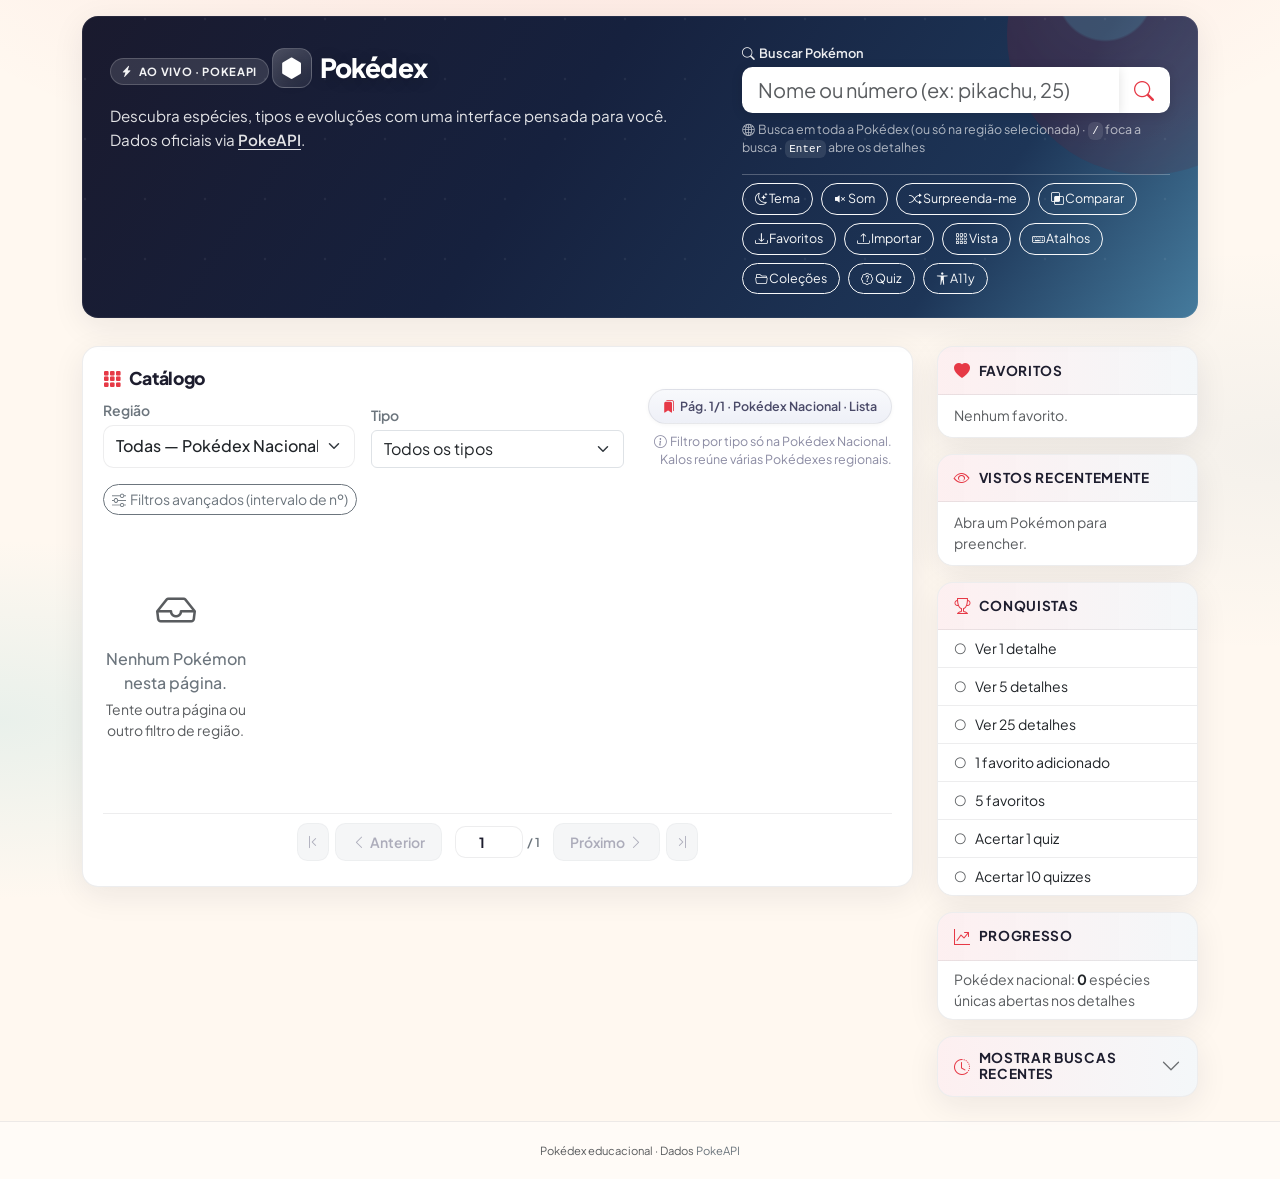
==== commit 773ed508: "feat: Enhance index.html with new toolbar buttons, advanced filters, and modals for shortcuts, acces" ====
--- a/frontend/index.html
+++ b/frontend/index.html
@@ -106,6 +106,21 @@
                 <i class="bi bi-upload" aria-hidden="true"></i> Importar
                 <input type="file" id="importFavFile" accept="application/json,.json" class="d-none" />
               </label>
+              <button type="button" class="btn btn-sm btn-outline-light rounded-pill" id="btnDensity" title="Alternar vista compacta">
+                <i class="bi bi-grid-3x3-gap" aria-hidden="true"></i> Vista
+              </button>
+              <button type="button" class="btn btn-sm btn-outline-light rounded-pill" id="btnShortcuts" title="Atalhos de teclado">
+                <i class="bi bi-keyboard" aria-hidden="true"></i> Atalhos
+              </button>
+              <button type="button" class="btn btn-sm btn-outline-light rounded-pill" id="btnCollections" title="Coleções guardadas">
+                <i class="bi bi-folder2-open" aria-hidden="true"></i> Coleções
+              </button>
+              <button type="button" class="btn btn-sm btn-outline-light rounded-pill" id="btnQuiz" title="Quiz silhueta">
+                <i class="bi bi-patch-question" aria-hidden="true"></i> Quiz
+              </button>
+              <button type="button" class="btn btn-sm btn-outline-light rounded-pill" id="btnA11y" title="Acessibilidade (contraste e texto)">
+                <i class="bi bi-universal-access" aria-hidden="true"></i> A11y
+              </button>
             </div>
           </div>
         </div>
@@ -132,6 +147,10 @@
             <ul class="list-group list-group-flush small" id="achievementsList">
               <li class="list-group-item py-2 text-muted">Carregando…</li>
             </ul>
+          </div>
+          <div class="sidebar-panel mb-3">
+            <h2 class="sidebar-head h6"><i class="bi bi-graph-up-arrow" aria-hidden="true"></i> Progresso</h2>
+            <p class="small mb-0 px-3 py-2 text-muted" id="regionProgress">Abra detalhes de Pokémon para contar o progresso nesta vista.</p>
           </div>
           <div class="sidebar-panel sidebar-panel-history p-0 overflow-hidden">
             <div class="accordion accordion-flush sidebar-history-accordion" id="historyAccordion">
@@ -207,7 +226,39 @@
                 </p>
               </div>
             </div>
-            <div id="pokemonGrid" class="row row-cols-2 row-cols-md-5 g-3"></div>
+            <div class="mb-3">
+              <button
+                class="btn btn-sm btn-outline-secondary rounded-pill"
+                type="button"
+                data-bs-toggle="collapse"
+                data-bs-target="#advancedFilters"
+                aria-expanded="false"
+                aria-controls="advancedFilters"
+              >
+                <i class="bi bi-sliders me-1" aria-hidden="true"></i>Filtros avançados (intervalo de nº)
+              </button>
+              <div class="collapse mt-2" id="advancedFilters">
+                <div class="row g-2 align-items-end">
+                  <div class="col-sm-4 col-md-3">
+                    <label class="form-label small mb-0" for="filterIdMin">Nº mín.</label>
+                    <input type="number" min="1" class="form-control form-control-sm" id="filterIdMin" placeholder="ex: 1" inputmode="numeric" />
+                  </div>
+                  <div class="col-sm-4 col-md-3">
+                    <label class="form-label small mb-0" for="filterIdMax">Nº máx.</label>
+                    <input type="number" min="1" class="form-control form-control-sm" id="filterIdMax" placeholder="ex: 151" inputmode="numeric" />
+                  </div>
+                  <div class="col-sm-4 col-md-auto d-flex gap-2">
+                    <button type="button" class="btn btn-sm btn-primary" id="btnApplyFilters">Aplicar</button>
+                    <button type="button" class="btn btn-sm btn-outline-secondary" id="btnResetFilters">Limpar</button>
+                  </div>
+                </div>
+                <p class="small text-muted mb-0 mt-1">Aplica-se à lista atual (nacional, tipo ou região).</p>
+              </div>
+            </div>
+            <div id="catalogLiveRegion" class="visually-hidden" aria-live="polite" aria-atomic="true"></div>
+            <div id="catalogGridWrap" class="catalog-grid-wrap">
+              <div id="pokemonGrid" class="row row-cols-2 row-cols-md-5 g-3"></div>
+            </div>
             <nav id="paginationNav" class="mt-4 pt-2 border-top" style="border-color: var(--pk-border) !important" aria-label="Paginação da lista"></nav>
           </div>
         </div>
@@ -274,6 +325,98 @@
       </div>
     </div>
 
+    <div class="modal fade modal-pokedex" id="shortcutsModal" tabindex="-1" aria-labelledby="shortcutsModalLabel" aria-hidden="true">
+      <div class="modal-dialog modal-dialog-centered">
+        <div class="modal-content">
+          <button type="button" class="btn-close modal-pokedex-close" data-bs-dismiss="modal" aria-label="Fechar"></button>
+          <div class="modal-header">
+            <h2 class="modal-title h5 mb-0" id="shortcutsModalLabel">Atalhos de teclado</h2>
+          </div>
+          <div class="modal-body small">
+            <ul class="mb-0">
+              <li><kbd>/</kbd> — focar a busca</li>
+              <li><kbd>Enter</kbd> na busca — abrir detalhe do termo</li>
+              <li><kbd>Esc</kbd> — fechar modais</li>
+              <li><kbd>Ctrl</kbd>+clique ou botão do meio no cartão — abrir detalhe em nova aba (URL com <code>?pokemon=</code>)</li>
+            </ul>
+          </div>
+        </div>
+      </div>
+    </div>
+
+    <div class="modal fade modal-pokedex" id="a11yModal" tabindex="-1" aria-labelledby="a11yModalLabel" aria-hidden="true">
+      <div class="modal-dialog modal-dialog-centered">
+        <div class="modal-content">
+          <button type="button" class="btn-close modal-pokedex-close" data-bs-dismiss="modal" aria-label="Fechar"></button>
+          <div class="modal-header">
+            <h2 class="modal-title h5 mb-0" id="a11yModalLabel">Acessibilidade</h2>
+          </div>
+          <div class="modal-body">
+            <p class="small text-muted">Respeitamos <code>prefers-reduced-motion</code> do sistema para animações leves.</p>
+            <div class="d-flex flex-wrap gap-2 align-items-center mb-3">
+              <span class="small fw-semibold">Tamanho do texto</span>
+              <button type="button" class="btn btn-sm btn-outline-secondary" id="btnFontSmaller" title="Diminuir">A−</button>
+              <button type="button" class="btn btn-sm btn-outline-secondary" id="btnFontReset" title="Padrão">A</button>
+              <button type="button" class="btn btn-sm btn-outline-secondary" id="btnFontLarger" title="Aumentar">A+</button>
+            </div>
+            <button type="button" class="btn btn-warning w-100" id="btnToggleHc">Alternar alto contraste</button>
+          </div>
+        </div>
+      </div>
+    </div>
+
+    <div class="modal fade modal-pokedex" id="collectionsModal" tabindex="-1" aria-labelledby="collectionsModalLabel" aria-hidden="true">
+      <div class="modal-dialog modal-lg modal-dialog-centered modal-dialog-scrollable">
+        <div class="modal-content">
+          <button type="button" class="btn-close modal-pokedex-close" data-bs-dismiss="modal" aria-label="Fechar"></button>
+          <div class="modal-header">
+            <h2 class="modal-title h5 mb-0" id="collectionsModalLabel">Coleções</h2>
+          </div>
+          <div class="modal-body">
+            <div class="row g-2 align-items-end mb-3">
+              <div class="col-md-8">
+                <label class="form-label small mb-0" for="newCollectionName">Nova coleção</label>
+                <input type="text" id="newCollectionName" class="form-control" maxlength="120" placeholder="Nome da coleção" />
+              </div>
+              <div class="col-md-4">
+                <button type="button" class="btn btn-primary w-100" id="btnCreateCollection">Criar</button>
+              </div>
+            </div>
+            <div class="row g-3">
+              <div class="col-md-5">
+                <h3 class="h6">Suas coleções</h3>
+                <ul class="list-group list-group-flush small" id="collectionListEl"></ul>
+              </div>
+              <div class="col-md-7">
+                <h3 class="h6">Itens da coleção</h3>
+                <p class="small text-muted">Clique numa coleção à esquerda.</p>
+                <ul class="list-group list-group-flush small" id="collectionItemsEl"></ul>
+              </div>
+            </div>
+          </div>
+        </div>
+      </div>
+    </div>
+
+    <div class="modal fade modal-pokedex" id="quizModal" tabindex="-1" aria-labelledby="quizModalLabel" aria-hidden="true">
+      <div class="modal-dialog modal-dialog-centered">
+        <div class="modal-content">
+          <button type="button" class="btn-close modal-pokedex-close" data-bs-dismiss="modal" aria-label="Fechar"></button>
+          <div class="modal-header">
+            <h2 class="modal-title h5 mb-0" id="quizModalLabel">Quiz — quem é esse Pokémon?</h2>
+          </div>
+          <div class="modal-body text-center">
+            <div class="quiz-silhouette-wrap mx-auto mb-3">
+              <img id="quizSilhouette" src="" alt="Silhueta" class="quiz-silhouette-img" width="160" height="160" />
+            </div>
+            <p id="quizFeedback" class="small text-muted mb-2">&nbsp;</p>
+            <div id="quizChoices" class="d-grid gap-2"></div>
+            <button type="button" class="btn btn-sm btn-outline-primary mt-3" id="btnQuizNext">Próxima</button>
+          </div>
+        </div>
+      </div>
+    </div>
+
     <script
       src="https://cdn.jsdelivr.net/npm/bootstrap@5.3.3/dist/js/bootstrap.bundle.min.js"
       integrity="sha384-YvpcrYf0tY3lHB60NNkmXc5s9fDVZLESaAA55NDzOxhy9GkcIdslK1eN7N6jIeHz"
--- a/frontend/css/styles.css
+++ b/frontend/css/styles.css
@@ -16,6 +16,7 @@
   --pk-radius: 1rem;
   --pk-radius-sm: 0.65rem;
   --pk-font: "Plus Jakarta Sans", system-ui, -apple-system, "Segoe UI", Roboto, sans-serif;
+  --pk-font-scale: 1;
 }
 
 /* ——— Base ——— */
@@ -24,6 +25,7 @@
   flex-direction: column;
   min-height: 100vh;
   font-family: var(--pk-font);
+  font-size: calc(1rem * var(--pk-font-scale, 1));
   color: var(--pk-ink);
   background-color: var(--pk-cream);
   background-image:
@@ -923,6 +925,11 @@
   color: var(--pk-ink-soft) !important;
 }
 
+/* Bootstrap .text-body segue --bs-body-color (tema claro) se data-bs-theme não for "dark" */
+[data-theme='dark'] .text-body {
+  color: var(--pk-ink) !important;
+}
+
 /* Hero — busca: ícone legível no tema escuro (evita branco sobre branco) */
 [data-theme='dark'] .pokedex-hero .input-group-text {
   background: rgba(255, 255, 255, 0.14);
@@ -1100,6 +1107,40 @@
   color: var(--pk-muted) !important;
 }
 
+/* Listas nos modais (Coleções, etc.) — Bootstrap mantém list-group-item claro */
+[data-theme='dark'] .modal-pokedex .list-group {
+  background: transparent;
+}
+
+[data-theme='dark'] .modal-pokedex .list-group-item {
+  background-color: #252532;
+  color: var(--pk-ink);
+  border-color: rgba(255, 255, 255, 0.1);
+}
+
+[data-theme='dark'] .modal-pokedex .list-group-item:hover {
+  background-color: #2e2e40;
+}
+
+[data-theme='dark'] .modal-pokedex .list-group-item .btn-link {
+  color: var(--pk-ink-soft);
+}
+
+[data-theme='dark'] .modal-pokedex .list-group-item .btn-link:hover {
+  color: var(--pk-ink);
+}
+
+[data-theme='dark'] .modal-pokedex .modal-body h3 {
+  color: var(--pk-ink);
+}
+
+[data-theme='dark'] .modal-pokedex kbd,
+[data-theme='dark'] .modal-pokedex code {
+  background: rgba(255, 255, 255, 0.12);
+  color: var(--pk-ink);
+  border-color: rgba(255, 255, 255, 0.15);
+}
+
 [data-theme='dark'] #pokemonModalBody h6 {
   border-bottom-color: rgba(230, 57, 70, 0.35);
 }
@@ -1152,3 +1193,52 @@
 [data-theme='dark'] .compare-stat-val.compare-stat-na {
   border-color: rgba(255, 255, 255, 0.08);
 }
+
+/* ——— Vista compacta do catálogo ——— */
+.catalog-density-compact .pokemon-card .card-img-top {
+  height: 108px !important;
+  padding: 0.35rem !important;
+}
+
+.catalog-density-compact .pokemon-card .card-body {
+  padding: 0.35rem 0.25rem 0.45rem !important;
+}
+
+.catalog-density-compact .poke-number {
+  font-size: 0.62rem !important;
+}
+
+.catalog-density-compact .pokemon-card .fw-semibold {
+  font-size: 0.72rem !important;
+}
+
+/* ——— Quiz silhueta ——— */
+.quiz-silhouette-wrap {
+  max-width: 200px;
+}
+
+.quiz-silhouette-img {
+  filter: brightness(0);
+  object-fit: contain;
+}
+
+/* ——— Alto contraste (opcional) ——— */
+html[data-a11y-hc] .app-body {
+  filter: contrast(1.18) saturate(1.08);
+}
+
+/* ——— Reduzir movimento ——— */
+@media (prefers-reduced-motion: reduce) {
+  .pokemon-skeleton .skeleton-img,
+  .pokemon-skeleton .skeleton-line {
+    animation: none !important;
+  }
+
+  .pokemon-card {
+    transition: none !important;
+  }
+
+  .pokemon-card:hover {
+    transform: none !important;
+  }
+}
